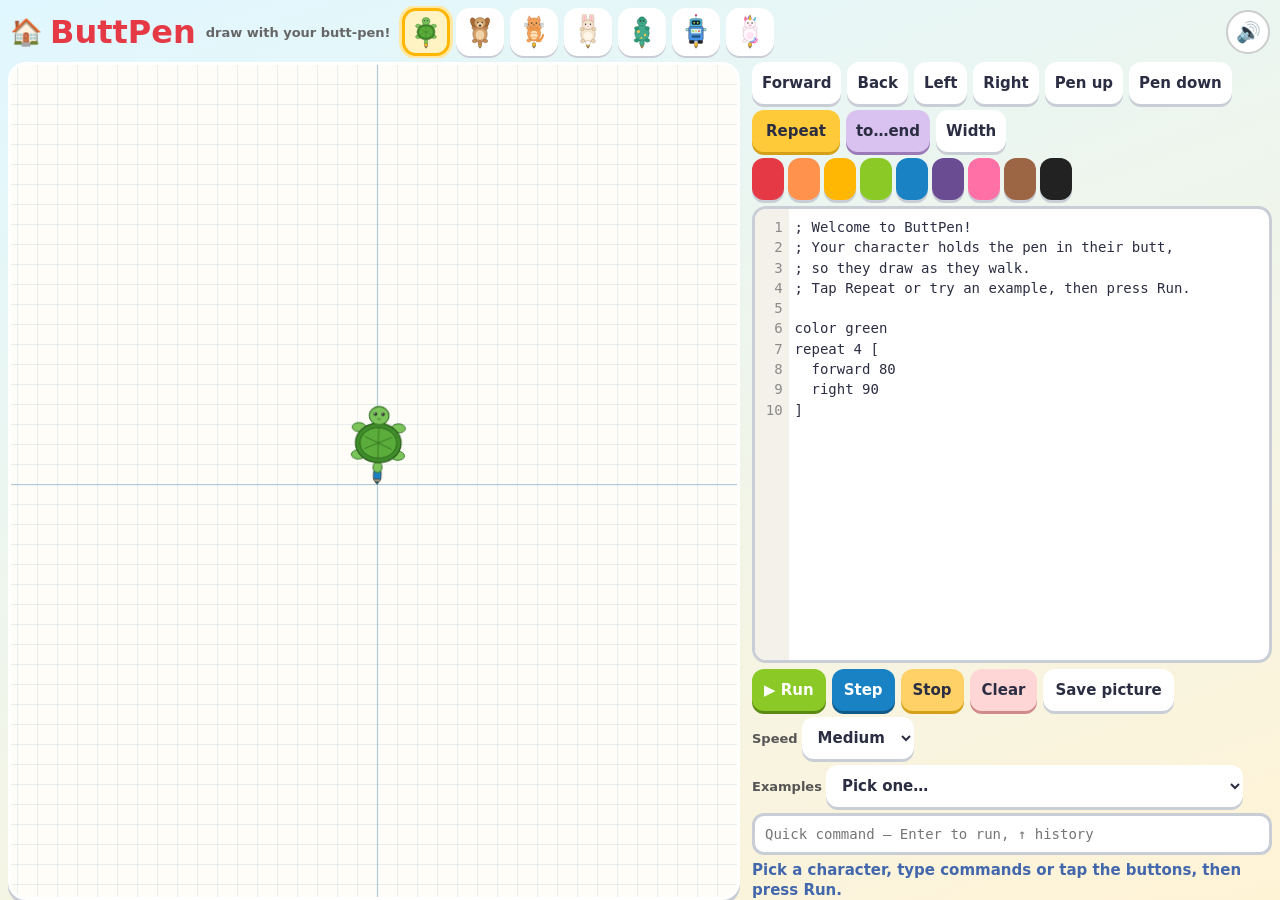
==== buttpen/index.html @ f295d8a8 "Add ButtPen, a kid-friendly Logo turtle drawing game Characters hold the pen in their butt and draw " ====
<!doctype html>
<html lang="en">
<head>
<meta charset="utf-8">
<meta name="viewport" content="width=device-width, initial-scale=1, viewport-fit=cover">
<title>ButtPen – Splainr Games</title>
<link rel="stylesheet" href="style.css">
</head>
<body>
<div id="app">
  <header>
    <a class="home" href="../" aria-label="All games">🏠</a>
    <h1>ButtPen</h1>
    <span class="tag">draw with your butt-pen!</span>
    <div id="picker" role="listbox" aria-label="Choose a character"></div>
    <button id="mute" aria-label="Sound on/off">🔊</button>
  </header>

  <div id="workspace">
    <div id="stage">
      <canvas id="paper"></canvas>
      <div id="actor"></div>
    </div>

    <div id="panel">
      <div id="helpers" aria-label="Insert a command">
        <button type="button" data-ins="forward 50" data-sel="8,2">Forward</button>
        <button type="button" data-ins="back 50" data-sel="5,2">Back</button>
        <button type="button" data-ins="left 90" data-sel="5,2">Left</button>
        <button type="button" data-ins="right 90" data-sel="6,2">Right</button>
        <button type="button" data-ins="pen up">Pen up</button>
        <button type="button" data-ins="pen down">Pen down</button>
        <button type="button" class="btn-repeat" data-ins="repeat 4 [  ]" data-sel="11,0" title="Insert a repeat loop">Repeat</button>
        <button type="button" class="btn-to" data-ins="to name&#10;  &#10;end" data-sel="3,4">to…end</button>
        <button type="button" data-ins="width 4" data-sel="6,1">Width</button>
        <span class="swatches" aria-label="Colors">
          <button type="button" class="swatch" data-ins="color red" style="background:#e63946" title="red" aria-label="color red"></button>
          <button type="button" class="swatch" data-ins="color orange" style="background:#ff924c" title="orange" aria-label="color orange"></button>
          <button type="button" class="swatch" data-ins="color gold" style="background:#ffb703" title="gold" aria-label="color gold"></button>
          <button type="button" class="swatch" data-ins="color green" style="background:#8ac926" title="green" aria-label="color green"></button>
          <button type="button" class="swatch" data-ins="color blue" style="background:#1982c4" title="blue" aria-label="color blue"></button>
          <button type="button" class="swatch" data-ins="color purple" style="background:#6a4c93" title="purple" aria-label="color purple"></button>
          <button type="button" class="swatch" data-ins="color pink" style="background:#ff70a6" title="pink" aria-label="color pink"></button>
          <button type="button" class="swatch" data-ins="color brown" style="background:#9c6644" title="brown" aria-label="color brown"></button>
          <button type="button" class="swatch" data-ins="color black" style="background:#222" title="black" aria-label="color black"></button>
        </span>
      </div>

      <div class="editor" id="editorWrap">
        <pre id="gutter" aria-hidden="true">1</pre>
        <textarea id="code" spellcheck="false" autocapitalize="off" autocomplete="off" autocorrect="off" aria-label="Program"></textarea>
      </div>

      <div class="actions">
        <button type="button" class="btn-run" id="run">▶ Run</button>
        <button type="button" class="btn-step" id="step">Step</button>
        <button type="button" class="btn-stop" id="stop">Stop</button>
        <button type="button" class="btn-clear" id="clear">Clear</button>
        <button type="button" class="btn-save" id="download">Save picture</button>
      </div>

      <div class="row">
        <label>Speed
          <select id="speed" aria-label="Drawing speed">
            <option value="slow">Slow</option>
            <option value="medium" selected>Medium</option>
            <option value="fast">Fast</option>
            <option value="instant">Instant</option>
          </select>
        </label>
        <label>Examples
          <select id="examples" aria-label="Example programs">
            <option value="">Pick one…</option>
          </select>
        </label>
      </div>

      <input id="quick" type="text" spellcheck="false" autocapitalize="off" autocomplete="off" autocorrect="off"
        placeholder="Quick command — Enter to run, ↑ history" aria-label="Quick command">

      <div id="status" role="status" aria-live="polite"></div>
    </div>
  </div>
</div>
<script src="parser.js"></script>
<script src="interpreter.js"></script>
<script src="avatars.js"></script>
<script src="turtle.js"></script>
<script src="sound.js"></script>
<script src="examples.js"></script>
<script src="app.js"></script>
</body>
</html>
---- buttpen/style.css ----
* { box-sizing: border-box; }
html, body { margin: 0; height: 100%; }
body {
  font-family: "Comic Sans MS", "Chalkboard SE", "Trebuchet MS", system-ui, sans-serif;
  background: linear-gradient(160deg, #e0f7ff, #fff3d6);
  color: #2b2d42;
  touch-action: manipulation;
  -webkit-tap-highlight-color: transparent;
  overflow: hidden;
}
button, select, input, textarea { font: inherit; touch-action: manipulation; }
button, select { cursor: pointer; }
#app {
  height: 100vh; height: 100svh; height: 100dvh;
  display: flex; flex-direction: column;
  min-height: 0;
  padding: env(safe-area-inset-top) 8px env(safe-area-inset-bottom);
}
header {
  flex: 0 0 auto;
  display: flex; align-items: center; gap: 8px;
  padding: 6px 2px 4px;
  min-width: 0;
}
.home { font-size: 26px; text-decoration: none; flex: 0 0 auto; }
h1 {
  margin: 0; font-size: clamp(22px, 5.5vw, 32px); color: #e63946;
  white-space: nowrap; flex: 0 0 auto;
}
.tag {
  display: none; color: #666; font-size: 13px; font-weight: 700;
}
#mute {
  margin-left: auto;
  background: #fff; border: 2px solid #ccc; border-radius: 50%;
  width: 44px; height: 44px; font-size: 20px; flex: 0 0 auto;
}

/* Character picker */
#picker {
  display: flex; gap: 6px; align-items: center;
  overflow-x: auto; overflow-y: hidden;
  flex: 1 1 auto; min-width: 0;
  padding: 2px 4px;
  -webkit-overflow-scrolling: touch;
  scrollbar-width: thin;
}
#picker button {
  flex: 0 0 auto;
  width: 48px; height: 48px; padding: 3px;
  border: 3px solid transparent; border-radius: 14px;
  background: #fff; box-shadow: 0 2px 0 #c9ced6;
}
#picker button svg { width: 100%; height: 100%; display: block; }
#picker button[aria-selected="true"] {
  border-color: #ffb703; background: #fff3c4;
  box-shadow: 0 0 0 3px #ffe8a3;
}
#picker button:active { transform: translateY(2px); box-shadow: none; }

#workspace {
  flex: 1 1 0; min-height: 0;
  display: flex; flex-direction: column;
  gap: 8px;
}
#stage {
  flex: 1 1 38%;
  min-height: 120px;
  position: relative;
  background: #fffdf7;
  border-radius: 18px;
  overflow: hidden;
  box-shadow: 0 4px 0 #c9ced6;
  border: 3px solid #fff;
}
#paper { display: block; width: 100%; height: 100%; }
#actor {
  position: absolute; left: 0; top: 0;
  pointer-events: none;
  will-change: transform;
  transition: opacity .2s;
}
#actor svg { display: block; width: 100%; height: 100%; overflow: visible; }

#panel {
  flex: 1 1 55%;
  min-height: 0;
  display: flex; flex-direction: column;
  gap: 6px;
  overflow-x: hidden;
  overflow-y: auto;
}

#helpers {
  flex: 0 0 auto;
  display: flex; flex-wrap: wrap; gap: 6px;
  align-items: center;
}
#helpers button, .swatch {
  min-height: 40px;
  padding: 6px 10px;
  border: 0; border-radius: 12px;
  background: #fff;
  box-shadow: 0 3px 0 #c9ced6;
  font-weight: 800; font-size: 14px; color: #2b2d42;
}
#helpers button:active, .actions button:active, .swatch:active {
  transform: translateY(2px); box-shadow: 0 1px 0 #c9ced6;
}
#helpers .btn-repeat {
  background: #ffca3a; box-shadow: 0 3px 0 #d4a017;
  font-size: 15px; padding: 6px 14px;
}
#helpers .btn-to { background: #d9c2f0; box-shadow: 0 3px 0 #9b7ab8; }
.swatches { display: flex; gap: 4px; align-items: center; flex-wrap: wrap; }
.swatch {
  width: 32px; height: 32px; min-height: 32px; padding: 0;
  border-radius: 50%; box-shadow: 0 2px 0 rgba(0,0,0,.2);
  border: 2px solid #fff;
}
.swatch:active { transform: translateY(2px); }

.editor {
  flex: 1 1 0;
  min-height: 72px;
  display: flex;
  background: #fff;
  border-radius: 14px;
  border: 3px solid #c9ced6;
  overflow: hidden;
  position: relative;
}
.editor.err {
  border-color: #e63946;
  box-shadow: 0 0 0 3px #ffd6d6;
}
#gutter {
  margin: 0; flex: 0 0 2.4em;
  background: #f3f1ea; color: #8a8a8a;
  text-align: right; padding: 8px 6px;
  font-family: ui-monospace, "Cascadia Mono", "Fira Code", Menlo, Consolas, monospace;
  font-size: 13px; line-height: 1.45;
  overflow: hidden; user-select: none;
  white-space: pre;
}
#gutter .bad { background: #ffd6d6; color: #9b2226; font-weight: 800; border-radius: 4px; }
#code {
  flex: 1 1 auto; min-width: 0; min-height: 0;
  border: 0; resize: none; padding: 8px 8px 8px 6px;
  font-family: ui-monospace, "Cascadia Mono", "Fira Code", Menlo, Consolas, monospace;
  font-size: 13px; line-height: 1.45;
  background: transparent; color: #2b2d42;
  outline: none; white-space: pre; overflow: auto;
  tab-size: 2;
}

.actions {
  flex: 0 0 auto;
  display: flex; flex-wrap: wrap; gap: 6px; align-items: center;
}
.actions button, .actions select, .row select {
  min-height: 42px;
  border: 0; border-radius: 12px;
  padding: 6px 12px;
  font-weight: 800; font-size: 15px;
  background: #fff; color: #2b2d42; box-shadow: 0 3px 0 #c9ced6;
}
.actions button.btn-run { background: #8ac926; color: #fff; box-shadow: 0 3px 0 #5a8a14; }
.actions button.btn-step { background: #1982c4; color: #fff; box-shadow: 0 3px 0 #0f5a8a; }
.actions button.btn-stop { background: #ffd166; color: #2b2d42; box-shadow: 0 3px 0 #d4a017; }
.actions button.btn-clear { background: #ffd6d6; color: #2b2d42; box-shadow: 0 3px 0 #d18a8a; }
.actions button.btn-save { background: #fff; color: #2b2d42; }
.row {
  flex: 0 0 auto;
  display: flex; flex-wrap: wrap; gap: 6px; align-items: center;
}
.row label { font-size: 13px; font-weight: 700; color: #555; display: flex; align-items: center; gap: 4px; }

#quick {
  flex: 0 0 auto;
  width: 100%; min-height: 42px;
  border: 3px solid #c9ced6; border-radius: 12px;
  padding: 6px 10px; background: #fff;
  font-family: ui-monospace, "Cascadia Mono", Menlo, Consolas, monospace;
  font-size: 14px;
}
#quick:focus { border-color: #ffb703; outline: none; box-shadow: 0 0 0 3px #ffe8a3; }

#status {
  flex: 0 0 auto;
  min-height: 22px;
  font-size: 15px; font-weight: 800;
  line-height: 1.3;
}
#status.ok { color: #2d8a2d; }
#status.err { color: #9b2226; }
#status.info { color: #4267ac; }

/* Desktop / laptop: side by side */
@media (min-width: 850px) {
  h1 { font-size: 32px; }
  .tag { display: inline; margin-left: 2px; }
  #workspace { flex-direction: row; align-items: stretch; gap: 12px; }
  #stage { flex: 1 1 58%; min-height: 0; }
  #panel { flex: 0 1 42%; max-width: 520px; }
  #helpers button { font-size: 15px; min-height: 42px; }
  #code, #gutter { font-size: 14px; }
}
/* Narrow phones: keep helper/action rows compact so Run + status stay on screen */
@media (max-width: 500px) {
  #helpers button { min-height: 36px; font-size: 13px; padding: 4px 8px; }
  .swatch { width: 28px; height: 28px; min-height: 28px; }
  .actions button, .actions select, .row select, #quick { min-height: 38px; font-size: 14px; padding: 5px 10px; }
  #status { font-size: 13px; min-height: 18px; }
  .editor { min-height: 64px; }
  #helpers { gap: 4px; }
}
/* Short screens (small phones, in-app browsers) */
@media (max-height: 720px) {
  header { padding: 2px 2px 0; }
  h1 { font-size: 22px; }
  #mute { width: 38px; height: 38px; font-size: 17px; }
  #picker button { width: 40px; height: 40px; }
  #workspace { gap: 5px; }
  #stage { min-height: 110px; }
  #helpers { gap: 4px; }
  #helpers button { min-height: 36px; font-size: 13px; padding: 4px 8px; }
  .swatch { width: 28px; height: 28px; min-height: 28px; }
  .actions button, .actions select, .row select, #quick { min-height: 38px; font-size: 14px; }
  #status { font-size: 13px; min-height: 18px; }
  .editor { min-height: 64px; }
}
@media (max-height: 680px) {
  #stage { flex: 1 1 34%; }
  #panel { flex: 1 1 66%; }
}
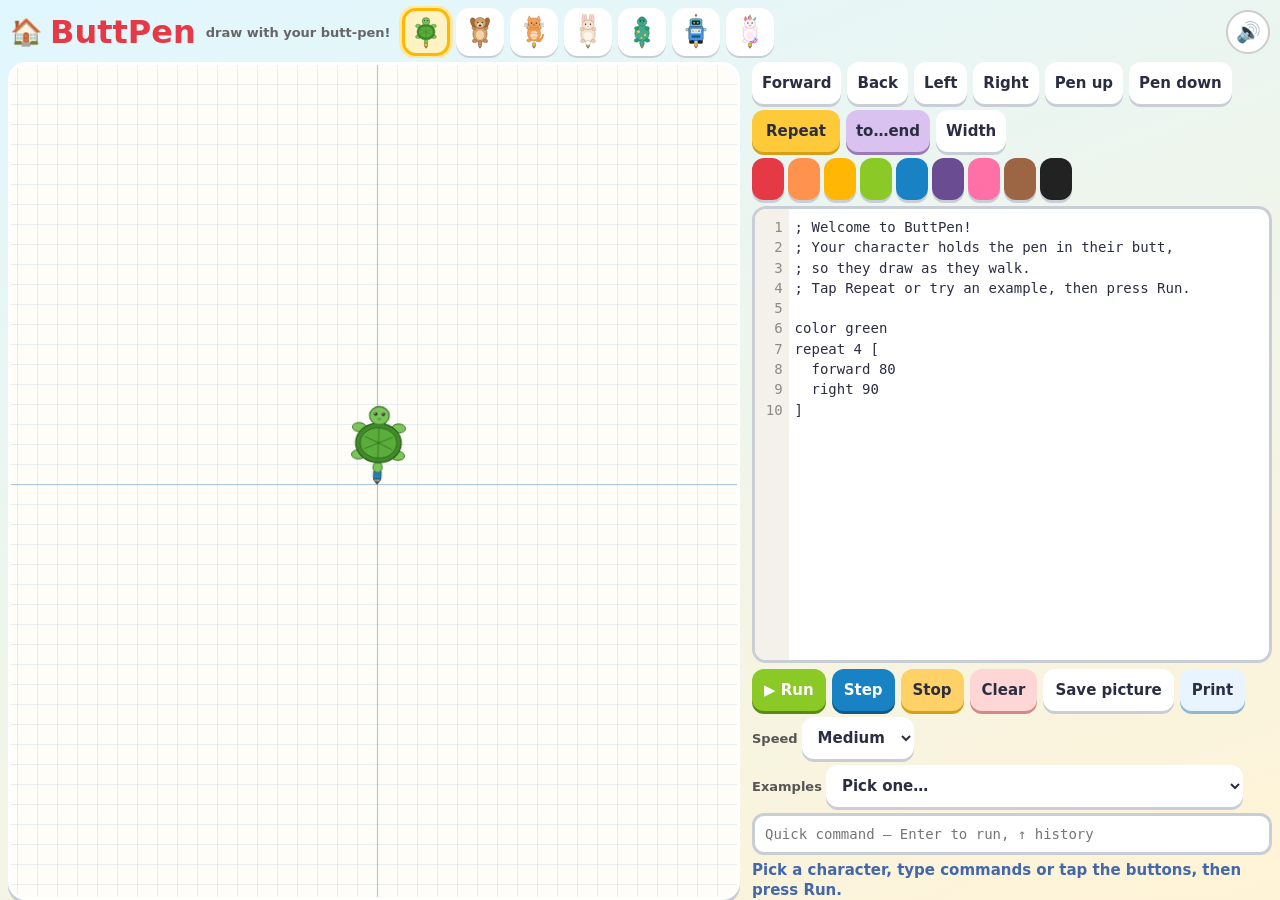
==== commit 759742e4: "Add a Print button that prints only the ButtPen drawing Renders a cropped picture (with the characte" ====
--- a/buttpen/index.html
+++ b/buttpen/index.html
@@ -56,7 +56,8 @@
         <button type="button" class="btn-step" id="step">Step</button>
         <button type="button" class="btn-stop" id="stop">Stop</button>
         <button type="button" class="btn-clear" id="clear">Clear</button>
-        <button type="button" class="btn-save" id="download">Save picture</button>
+        <button type="button" class="btn-save" id="download" title="Save picture">Save <span class="wide-label">picture</span></button>
+        <button type="button" class="btn-print" id="print">Print</button>
       </div>
 
       <div class="row">
@@ -82,6 +83,12 @@
     </div>
   </div>
 </div>
+<div id="printSheet" aria-hidden="true">
+  <figure>
+    <img id="printImg" alt="Your ButtPen drawing">
+    <figcaption>Made with ButtPen</figcaption>
+  </figure>
+</div>
 <script src="parser.js"></script>
 <script src="interpreter.js"></script>
 <script src="avatars.js"></script>
--- a/buttpen/style.css
+++ b/buttpen/style.css
@@ -170,6 +170,7 @@
 .actions button.btn-stop { background: #ffd166; color: #2b2d42; box-shadow: 0 3px 0 #d4a017; }
 .actions button.btn-clear { background: #ffd6d6; color: #2b2d42; box-shadow: 0 3px 0 #d18a8a; }
 .actions button.btn-save { background: #fff; color: #2b2d42; }
+.actions button.btn-print { background: #e8f4ff; color: #2b2d42; box-shadow: 0 3px 0 #8fb8d4; }
 .row {
   flex: 0 0 auto;
   display: flex; flex-wrap: wrap; gap: 6px; align-items: center;
@@ -214,6 +215,7 @@
   #status { font-size: 13px; min-height: 18px; }
   .editor { min-height: 64px; }
   #helpers { gap: 4px; }
+  .wide-label { display: none; }
 }
 /* Short screens (small phones, in-app browsers) */
 @media (max-height: 720px) {
@@ -234,3 +236,68 @@
   #stage { flex: 1 1 34%; }
   #panel { flex: 1 1 66%; }
 }
+
+/* Print: only the cropped drawing + a small caption, no UI chrome. */
+#printSheet {
+  position: absolute;
+  left: -10000px;
+  top: 0;
+  width: 10in;
+  pointer-events: none;
+}
+#printSheet figure { margin: 0; padding: 0; text-align: center; }
+#printImg { max-width: 100%; height: auto; display: block; margin: 0 auto; }
+#printSheet figcaption {
+  font-family: "Comic Sans MS", "Chalkboard SE", "Trebuchet MS", system-ui, sans-serif;
+  font-size: 14px; font-weight: 700; color: #555; margin-top: 10px;
+}
+
+@media print {
+  @page { size: landscape; margin: 12mm; }
+  html, body {
+    height: 100% !important;
+    overflow: hidden !important;
+    background: #fff !important;
+    margin: 0 !important;
+    padding: 0 !important;
+  }
+  #app { display: none !important; }
+  #printSheet {
+    position: static;
+    left: auto;
+    top: auto;
+    width: 100%;
+    height: 100%;
+    min-height: 100vh;
+    pointer-events: auto;
+    display: flex;
+    align-items: center;
+    justify-content: center;
+  }
+  #printSheet figure {
+    display: flex;
+    flex-direction: column;
+    align-items: center;
+    justify-content: center;
+    width: 100%;
+    height: 100%;
+    max-width: 100%;
+    max-height: 100%;
+  }
+  #printImg {
+    /* Scale the cropped drawing up to fill the page, keep its aspect ratio. */
+    max-width: 100%;
+    max-height: calc(100vh - 40px);
+    width: auto;
+    height: calc(100vh - 40px);
+    object-fit: contain;
+    page-break-inside: avoid;
+    break-inside: avoid;
+  }
+  #printSheet figcaption {
+    color: #333;
+    font-size: 12pt;
+    margin-top: 8px;
+    flex: 0 0 auto;
+  }
+}
